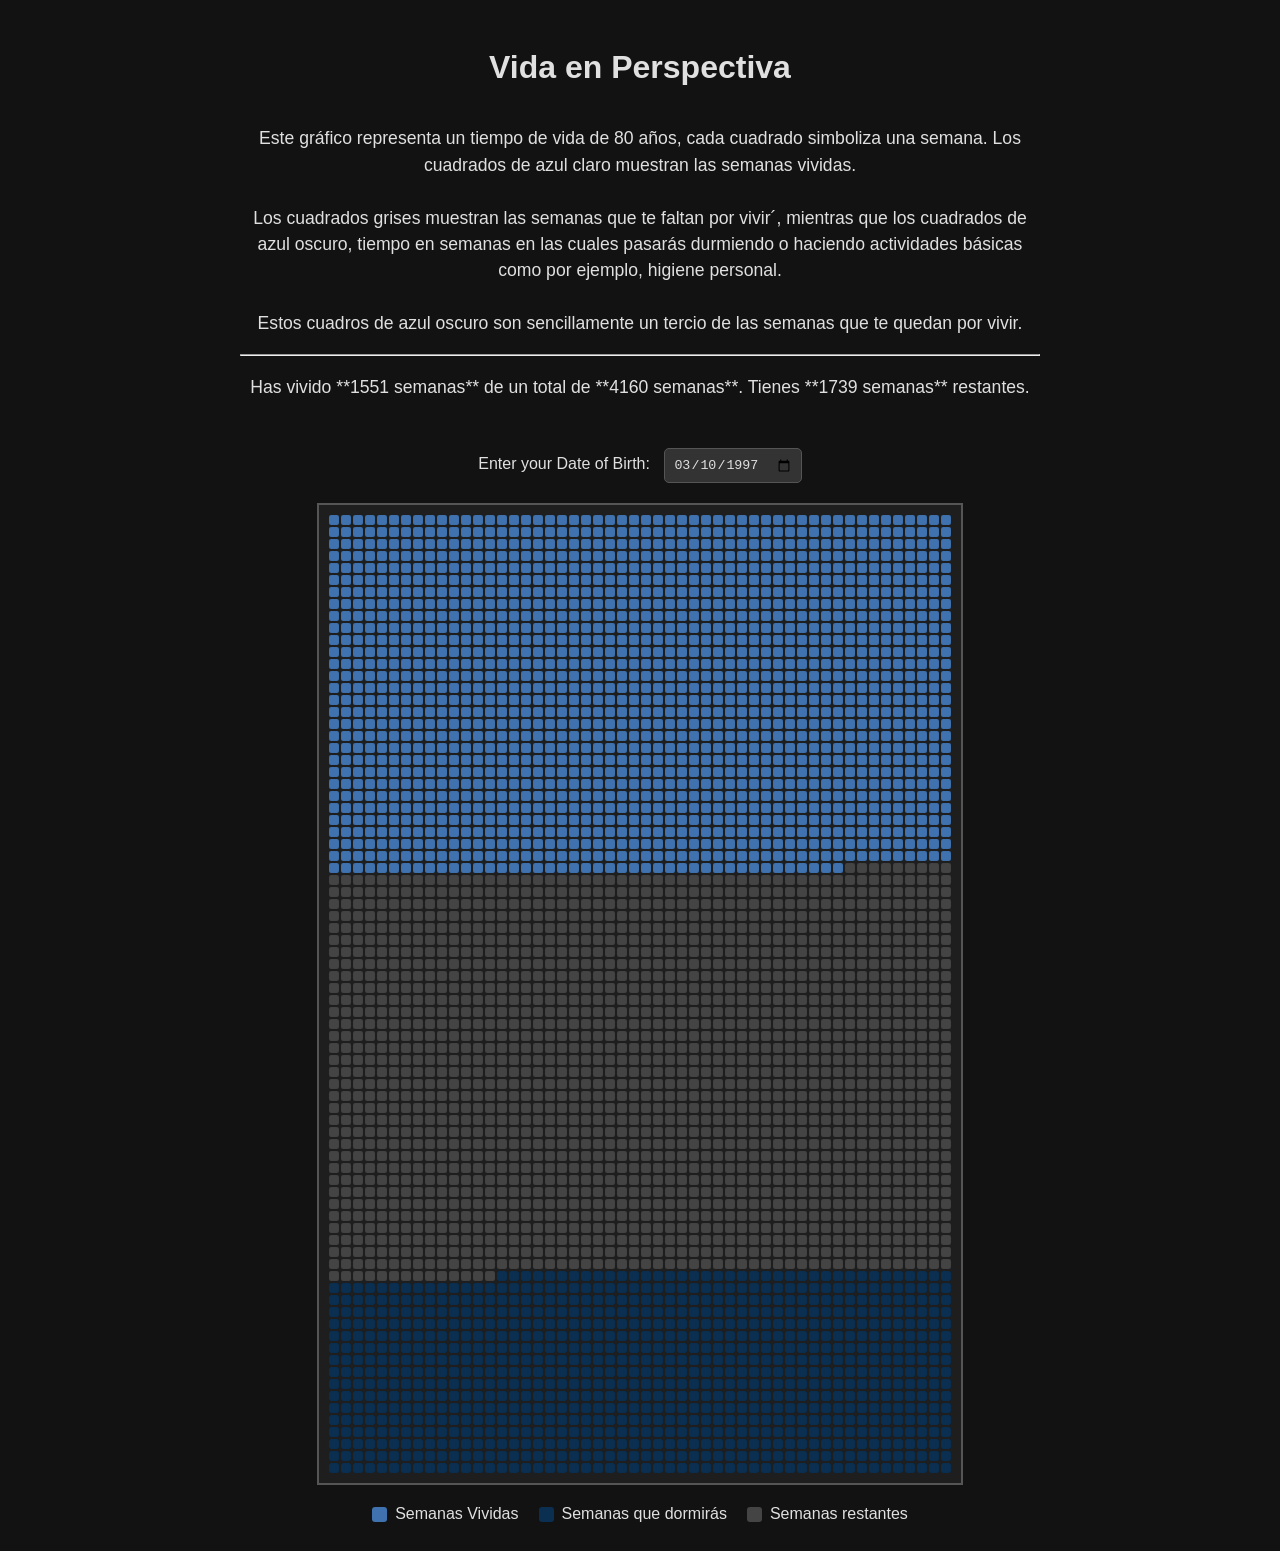
==== life-in-perspective.html @ 1c94bdbf "Create life-in-perspective.html" ====
<!DOCTYPE html>
<html lang="es">
<head>
    <meta charset="UTF-8">
    <meta name="viewport" content="width=device-width, initial-scale=1.0">
	<link rel="icon" href="https://cdn-icons-png.flaticon.com/512/3579/3579913.png" sizes="32x32">
    <title>Vida en Perspectiva</title>
    <style>
        body {
            font-family: Arial, sans-serif;
            background-color: #121212;
            color: #e0e0e0;
            display: flex;
            flex-direction: column;
            align-items: center;
            padding: 20px;
        }
        h1, h2 {
            text-align: center;
        }
        .info-panel {
            text-align: center;
            margin-bottom: 30px;
            font-size: 1.1em;
            max-width: 800px;
            line-height: 1.5;
        }
		.dob-input-container {
            margin-bottom: 20px;
        }
        .dob-input-container label {
            margin-right: 10px;
        }
        .dob-input-container input {
            padding: 8px;
            border-radius: 5px;
            border: 1px solid #555;
            background-color: #333;
            color: #e0e0e0;
        }
        .grid-container {
            display: grid;
            grid-template-columns: repeat(52, 1fr);
            gap: 2px;
            max-width: 90vw;
            border: 2px solid #555;
            padding: 10px;
            background-color: #1e1e1e;
        }
        .week-square {
            width: 10px;
            height: 10px;
            border-radius: 2px;
            box-shadow: inset 0 0 1px rgba(0, 0, 0, 0.2);
            transition: background-color 0.5s ease;
        }
        .week-lived {
            background-color: #3f72af; /* A blueish color for lived weeks */
        }
        .week-slept {
            background-color: #0b2f51; /* A darker blue for slept weeks */
        }
        .week-remaining {
            background-color: #444; /* Dark gray for future weeks */
        }
        .key {
            display: flex;
            justify-content: center;
            margin-top: 20px;
            gap: 20px;
        }
        .key-item {
            display: flex;
            align-items: center;
            gap: 8px;
        }
        .key-item .box {
            width: 15px;
            height: 15px;
            border-radius: 3px;
        }
    </style>
</head>

<body>
    <h1>Vida en Perspectiva</h1>
    <div class="info-panel">
        <p>Este gráfico representa un tiempo de vida de 80 años, cada cuadrado simboliza una semana. Los cuadrados de azul claro muestran las semanas vividas.
		<br><br>
		Los cuadrados grises muestran las semanas que te faltan por vivir´, mientras que los cuadrados de azul oscuro, tiempo en semanas en las cuales pasarás durmiendo o haciendo actividades básicas como por ejemplo, higiene personal.
		<br><br>
		Estos cuadros de azul oscuro son sencillamente un tercio de las semanas que te quedan por vivir.</p><hr>
        <p id="stats"></p>
    </div>
	
	<div class="dob-input-container">
        <label for="dob-input">Enter your Date of Birth:</label>
        <input type="date" id="dob-input" value="1997-03-10">
    </div>

    <div class="grid-container" id="lifeGrid"></div>

    <div class="key">
        <div class="key-item">
            <div class="box week-lived"></div>
            <span>Semanas Vividas</span>
        </div>
        <div class="key-item">
            <div class="box week-slept"></div>
            <span>Semanas que dormirás</span>
        </div>
        <div class="key-item">
            <div class="box week-remaining"></div>
            <span>Semanas restantes</span>
        </div>
    </div>

    <script>
		const dobInput = document.getElementById('dob-input');
        const gridContainer = document.getElementById('lifeGrid');
        const statsPanel = document.getElementById('stats');
		
        const calculateAndRenderGrid = (dob) =>
		{
            const lifespanYears = 80;
            const weeksPerYear = 52;
            const totalWeeks = lifespanYears * weeksPerYear;
            const today = new Date();
            const millisecondsPerWeek = 1000 * 60 * 60 * 24 * 7;
			
			if (isNaN(dob.getTime()))
			{
                statsPanel.textContent = 'Por favor, introduce una fecha de nacimiento correcta.';
                gridContainer.innerHTML = '';
                return;
            }
			
			const weeksLived = Math.floor((today - dob) / millisecondsPerWeek);
			const timeSleeping = Math.ceil((totalWeeks - weeksLived) / 3);
			const timeRemainingSleeping = totalWeeks - timeSleeping;
			
			gridContainer.innerHTML = '';

            for (let i = 0; i < totalWeeks; i++)
			{
                const square = document.createElement('div');
                square.classList.add('week-square');

                if (i < weeksLived)
				{
                    square.classList.add('week-lived');
                }
				else if (i >= timeRemainingSleeping)
				{
					square.classList.add('week-slept');
				}
				else
				{
                    square.classList.add('week-remaining');
                }
                gridContainer.appendChild(square);
            }

            const statsPanel = document.getElementById('stats');
            const weeksRemaining = totalWeeks - weeksLived - timeSleeping;
            statsPanel.innerHTML = `Has vivido **${weeksLived} semanas** de un total de **${totalWeeks} semanas**. Tienes **${weeksRemaining} semanas** restantes.`;
        }
		
		calculateAndRenderGrid(new Date(dobInput.value));

        // Update grid on date change
        dobInput.addEventListener('change', (event) => {
            const newDob = new Date(event.target.value);
            calculateAndRenderGrid(newDob);
        });
    </script>
</body>
</html>
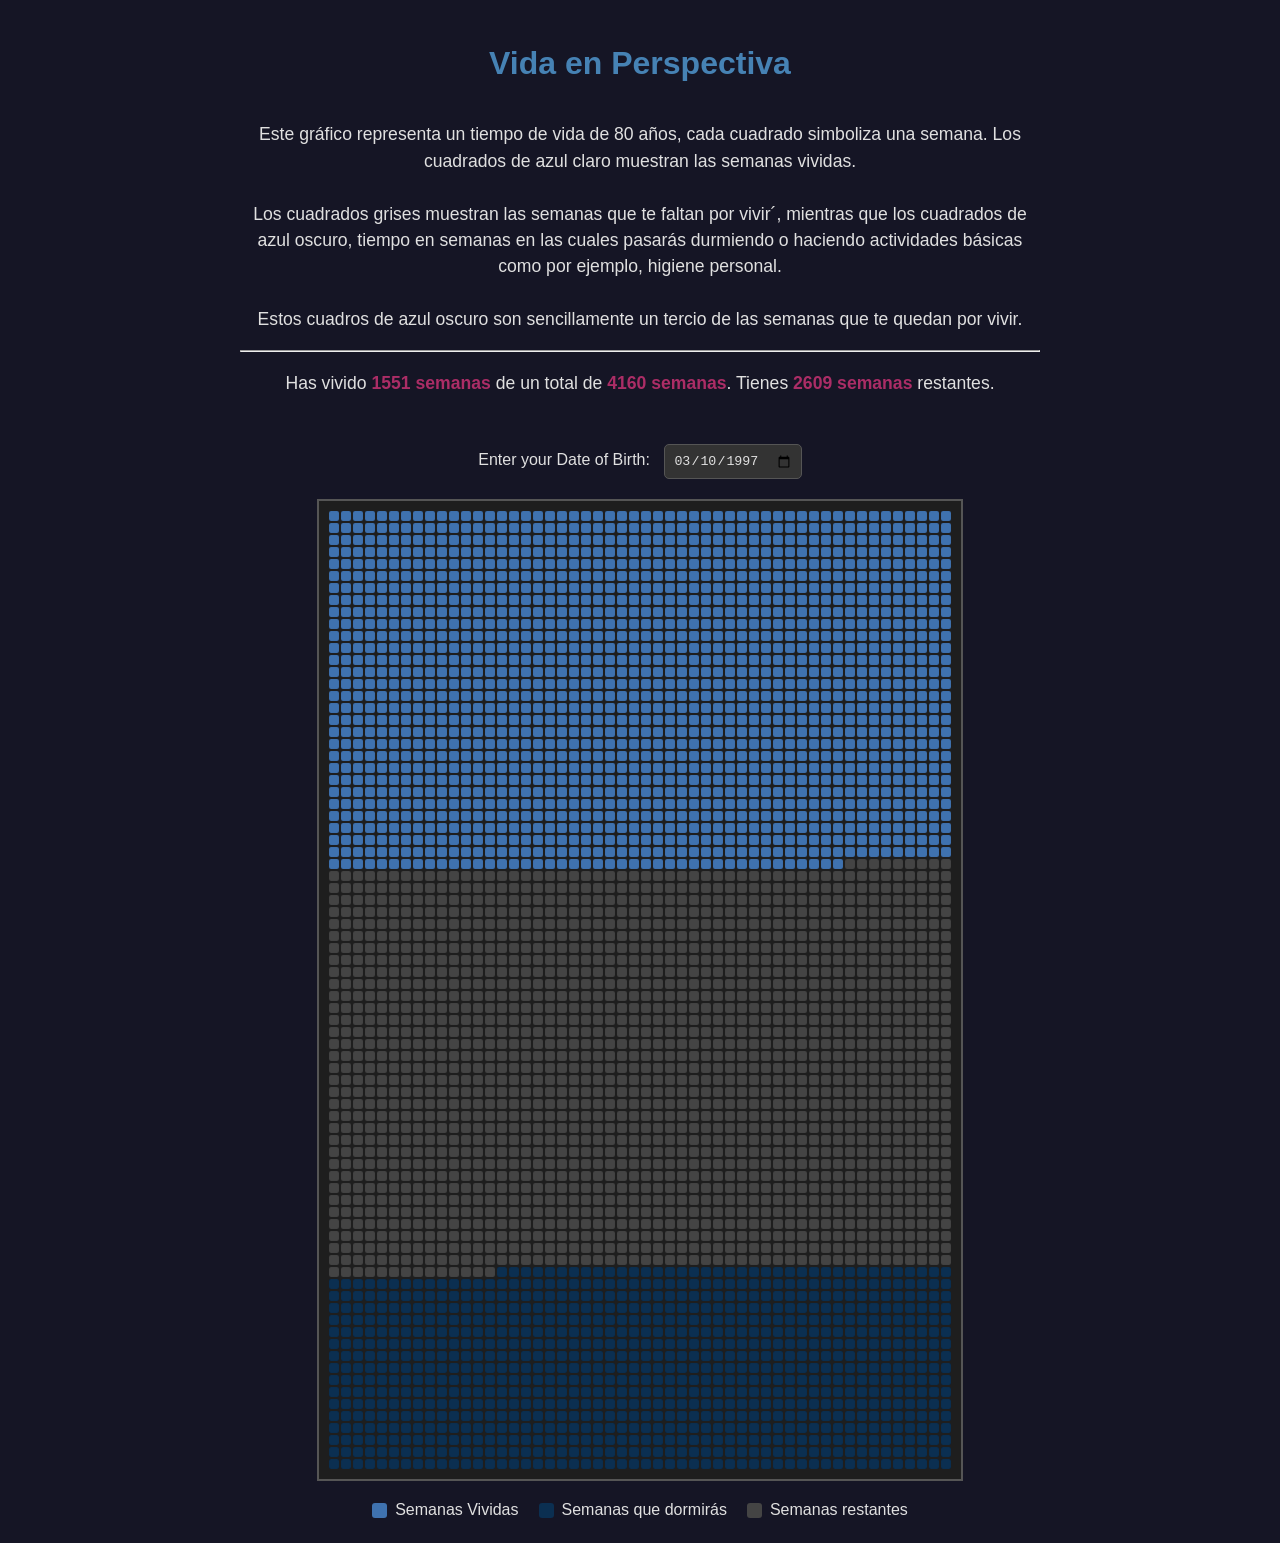
==== commit 237c4497: "Update life-in-perspective.html - changes in style" ====
--- a/life-in-perspective.html
+++ b/life-in-perspective.html
@@ -8,15 +8,23 @@
     <style>
         body {
             font-family: Arial, sans-serif;
-            background-color: #121212;
+            background-color: #151525;
             color: #e0e0e0;
-            display: flex;
+        }
+		main {
+			display: flex;
             flex-direction: column;
             align-items: center;
-            padding: 20px;
-        }
+            padding: 1rem;
+			max-width: 80%;
+			margin: .1rem auto;
+		}
+		b {
+			color: #ab2d66;
+		}
         h1, h2 {
             text-align: center;
+			color: steelblue;
         }
         .info-panel {
             text-align: center;
@@ -79,42 +87,62 @@
             height: 15px;
             border-radius: 3px;
         }
+		
+		@media (max-width: 600px) {
+		.grid-container {
+			grid-template-columns: repeat(26, 1fr);
+			
+			/* Alternatively, you could use a fixed smaller number: 
+			   grid-template-columns: repeat(7, 1fr); 
+			*/
+
+			gap: 1px;
+			max-width: 100vw;
+			padding: 5px;
+		}
+		
+		.week-square {
+            width: 8px;
+            height: 8px;
+        }
+	}
     </style>
 </head>
 
 <body>
-    <h1>Vida en Perspectiva</h1>
-    <div class="info-panel">
-        <p>Este gráfico representa un tiempo de vida de 80 años, cada cuadrado simboliza una semana. Los cuadrados de azul claro muestran las semanas vividas.
-		<br><br>
-		Los cuadrados grises muestran las semanas que te faltan por vivir´, mientras que los cuadrados de azul oscuro, tiempo en semanas en las cuales pasarás durmiendo o haciendo actividades básicas como por ejemplo, higiene personal.
-		<br><br>
-		Estos cuadros de azul oscuro son sencillamente un tercio de las semanas que te quedan por vivir.</p><hr>
-        <p id="stats"></p>
-    </div>
-	
-	<div class="dob-input-container">
-        <label for="dob-input">Enter your Date of Birth:</label>
-        <input type="date" id="dob-input" value="1997-03-10">
-    </div>
-
-    <div class="grid-container" id="lifeGrid"></div>
-
-    <div class="key">
-        <div class="key-item">
-            <div class="box week-lived"></div>
-            <span>Semanas Vividas</span>
-        </div>
-        <div class="key-item">
-            <div class="box week-slept"></div>
-            <span>Semanas que dormirás</span>
-        </div>
-        <div class="key-item">
-            <div class="box week-remaining"></div>
-            <span>Semanas restantes</span>
-        </div>
-    </div>
-
+	<main>
+		<h1>Vida en Perspectiva</h1>
+		<div class="info-panel">
+			<p>Este gráfico representa un tiempo de vida de 80 años, cada cuadrado simboliza una semana. Los cuadrados de azul claro muestran las semanas vividas.
+			<br><br>
+			Los cuadrados grises muestran las semanas que te faltan por vivir´, mientras que los cuadrados de azul oscuro, tiempo en semanas en las cuales pasarás durmiendo o haciendo actividades básicas como por ejemplo, higiene personal.
+			<br><br>
+			Estos cuadros de azul oscuro son sencillamente un tercio de las semanas que te quedan por vivir.</p><hr>
+			<p id="stats"></p>
+		</div>
+		
+		<div class="dob-input-container">
+			<label for="dob-input">Enter your Date of Birth:</label>
+			<input type="date" id="dob-input" value="1997-03-10">
+		</div>
+
+		<div class="grid-container" id="lifeGrid"></div>
+
+		<div class="key">
+			<div class="key-item">
+				<div class="box week-lived"></div>
+				<span>Semanas Vividas</span>
+			</div>
+			<div class="key-item">
+				<div class="box week-slept"></div>
+				<span>Semanas que dormirás</span>
+			</div>
+			<div class="key-item">
+				<div class="box week-remaining"></div>
+				<span>Semanas restantes</span>
+			</div>
+		</div>
+	</main>
     <script>
 		const dobInput = document.getElementById('dob-input');
         const gridContainer = document.getElementById('lifeGrid');
@@ -162,8 +190,8 @@
             }
 
             const statsPanel = document.getElementById('stats');
-            const weeksRemaining = totalWeeks - weeksLived - timeSleeping;
-            statsPanel.innerHTML = `Has vivido **${weeksLived} semanas** de un total de **${totalWeeks} semanas**. Tienes **${weeksRemaining} semanas** restantes.`;
+            const weeksRemaining = totalWeeks - weeksLived;
+            statsPanel.innerHTML = `Has vivido <b>${weeksLived} semanas</b> de un total de <b>${totalWeeks} semanas</b>. Tienes <b>${weeksRemaining} semanas</b> restantes.`;
         }
 		
 		calculateAndRenderGrid(new Date(dobInput.value));
